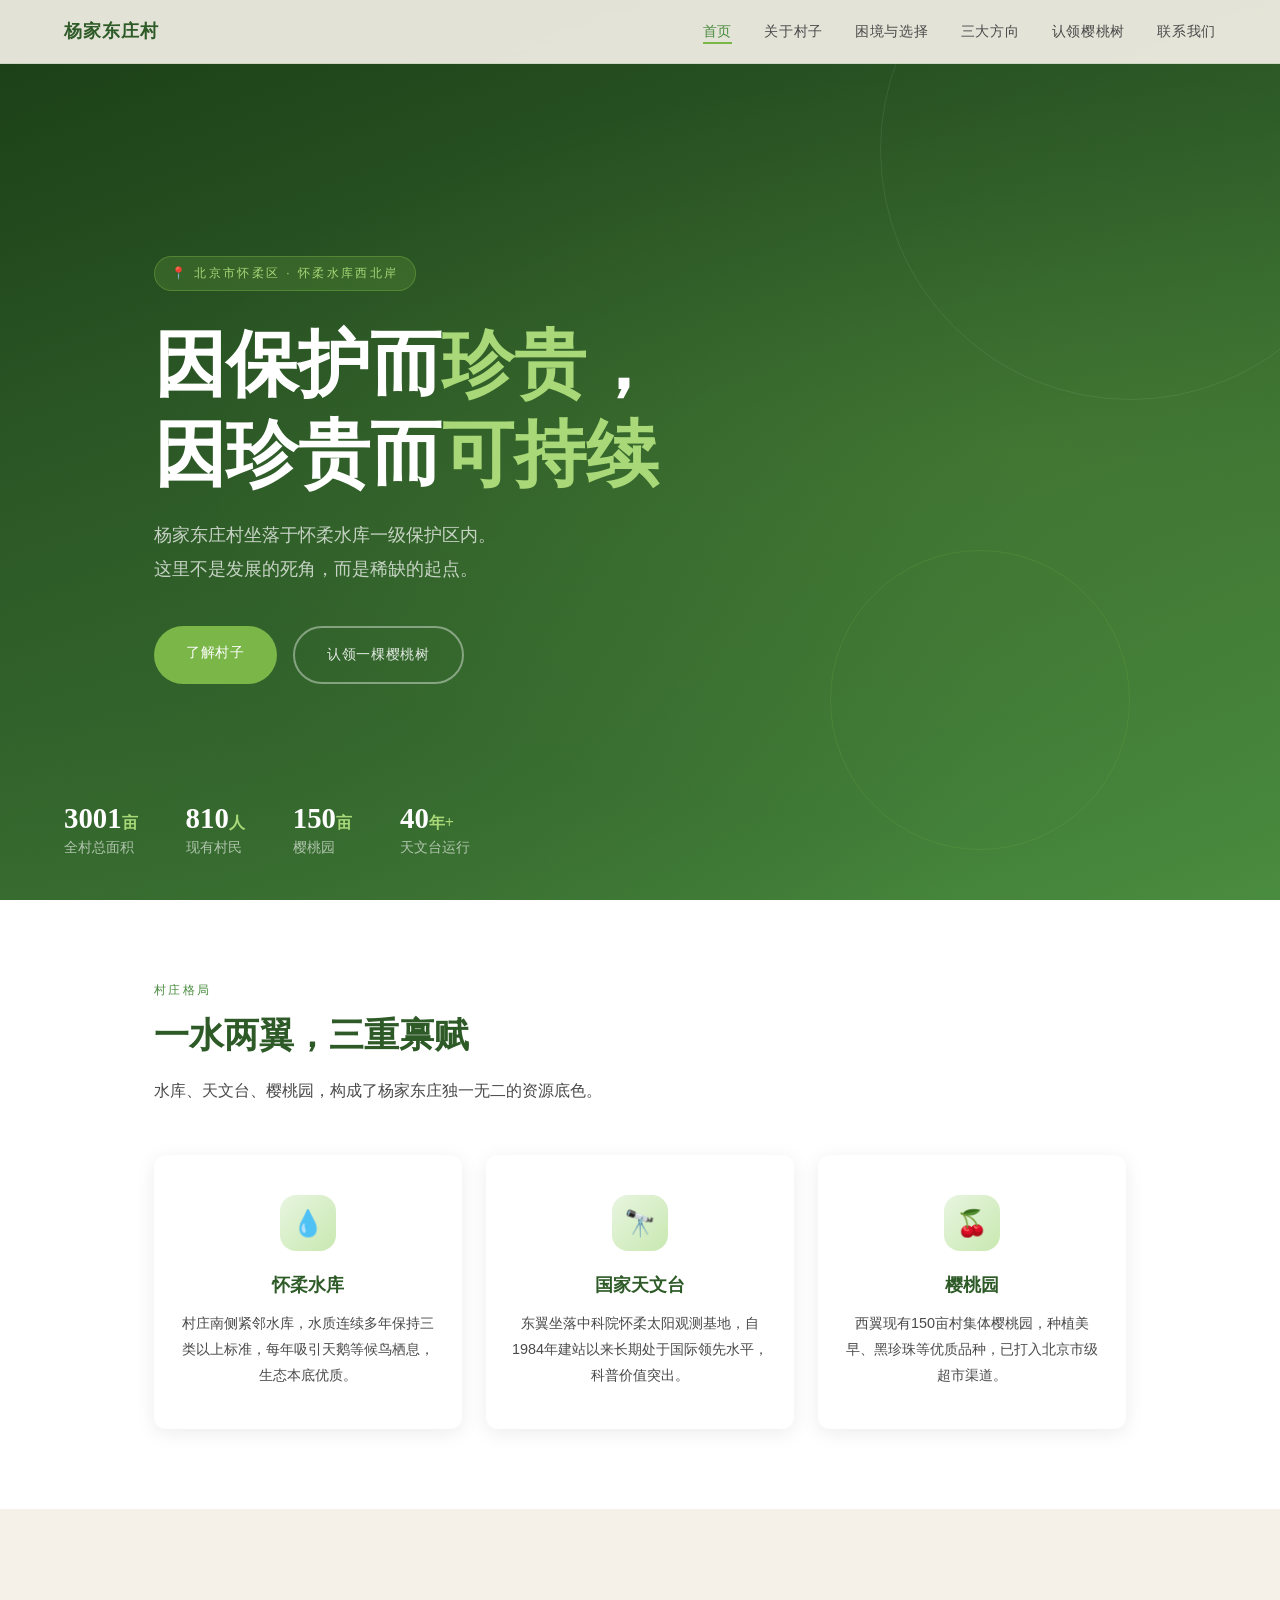
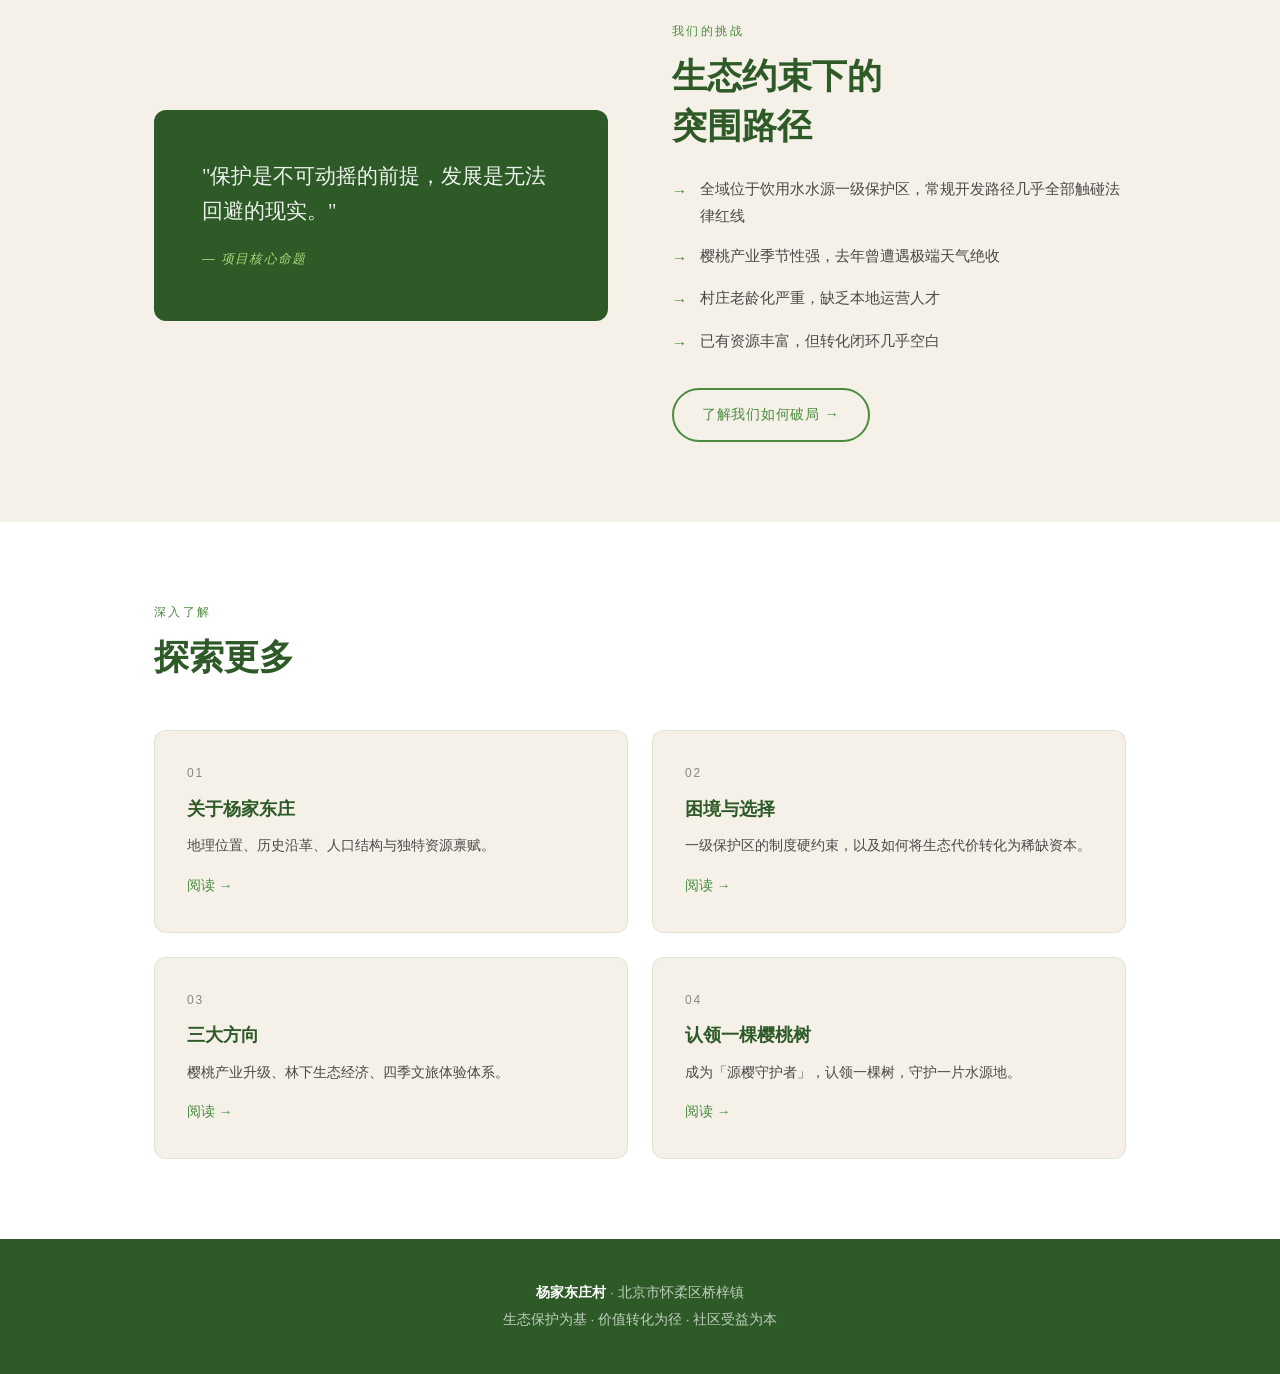
==== index.html @ fedf5af9 "Add files via upload" ====
<!DOCTYPE html>
<html lang="zh-CN">
<head>
  <meta charset="UTF-8">
  <meta name="viewport" content="width=device-width, initial-scale=1.0">
  <title>杨家东庄村 — 水源守护者</title>
  <link rel="stylesheet" href="css/style.css">
  <style>
    /* ===== Hero 首屏 ===== */
    .hero {
      min-height: 100vh;
      background: linear-gradient(
        160deg,
        #1a3d16 0%,
        #2d5a27 40%,
        #4a8c3f 100%
      );
      display: flex;
      align-items: center;
      position: relative;
      overflow: hidden;
    }

    .hero::before {
      content: '';
      position: absolute;
      inset: 0;
      background:
        radial-gradient(ellipse at 80% 50%, rgba(122,182,72,0.15) 0%, transparent 60%),
        radial-gradient(ellipse at 20% 80%, rgba(45,90,39,0.4) 0%, transparent 50%);
    }

    /* 装饰圆圈 */
    .hero-circle {
      position: absolute;
      border-radius: 50%;
      border: 1px solid rgba(255,255,255,0.08);
    }
    .hero-circle-1 {
      width: 500px; height: 500px;
      top: -100px; right: -100px;
    }
    .hero-circle-2 {
      width: 300px; height: 300px;
      bottom: 50px; right: 150px;
      border-color: rgba(122,182,72,0.2);
    }

    .hero-content {
      position: relative;
      z-index: 1;
      padding: 120px 5% 80px;
      max-width: 1100px;
      margin: 0 auto;
      width: 100%;
    }

    .hero-tag {
      display: inline-block;
      background: rgba(122,182,72,0.2);
      border: 1px solid rgba(122,182,72,0.4);
      color: #a8d878;
      font-size: 0.75rem;
      letter-spacing: 0.2em;
      padding: 6px 16px;
      border-radius: 40px;
      margin-bottom: 1.8rem;
    }

    .hero-title {
      font-family: var(--font-title);
      font-size: clamp(2.4rem, 6vw, 4.5rem);
      color: var(--white);
      line-height: 1.25;
      margin-bottom: 1.2rem;
      max-width: 700px;
    }

    .hero-title span {
      color: #a8d878;
    }

    .hero-desc {
      font-size: clamp(0.95rem, 1.5vw, 1.1rem);
      color: rgba(255,255,255,0.72);
      max-width: 520px;
      line-height: 1.9;
      margin-bottom: 2.5rem;
    }

    .hero-buttons {
      display: flex;
      gap: 1rem;
      flex-wrap: wrap;
    }

    .btn-hero-primary {
      background: #7ab648;
      color: var(--white);
      padding: 14px 32px;
    }
    .btn-hero-primary:hover {
      background: #8fd455;
      transform: translateY(-2px);
      box-shadow: 0 8px 24px rgba(122,182,72,0.4);
    }

    .btn-hero-outline {
      border: 2px solid rgba(255,255,255,0.4);
      color: rgba(255,255,255,0.85);
      padding: 14px 32px;
    }
    .btn-hero-outline:hover {
      border-color: #7ab648;
      color: #a8d878;
      transform: translateY(-2px);
    }

    /* 底部数字统计 */
    .hero-stats {
      position: absolute;
      bottom: 40px;
      left: 5%;
      right: 5%;
      display: flex;
      gap: 3rem;
      z-index: 1;
    }

    .stat-item {
      color: rgba(255,255,255,0.6);
      font-size: 0.85rem;
    }

    .stat-item strong {
      display: block;
      font-family: var(--font-title);
      font-size: 1.8rem;
      color: var(--white);
      font-weight: 700;
      line-height: 1.2;
    }

    .stat-item strong span {
      color: #a8d878;
      font-size: 1rem;
    }

    /* ===== 概览卡片 ===== */
    .overview {
      background: var(--white);
    }

    .overview-grid {
      display: grid;
      grid-template-columns: repeat(3, 1fr);
      gap: 1.5rem;
      margin-top: 3rem;
    }

    .overview-card {
      text-align: center;
      padding: 2.5rem 1.5rem;
    }

    .overview-icon {
      width: 56px;
      height: 56px;
      background: linear-gradient(135deg, #e8f5e0, #c8e8b0);
      border-radius: 16px;
      display: flex;
      align-items: center;
      justify-content: center;
      margin: 0 auto 1.2rem;
      font-size: 1.6rem;
    }

    .overview-card h3 {
      font-family: var(--font-title);
      font-size: 1.1rem;
      color: var(--green-dark);
      margin-bottom: 0.6rem;
    }

    .overview-card p {
      font-size: 0.9rem;
      color: var(--text-mid);
      line-height: 1.8;
    }

    /* ===== 核心矛盾版块 ===== */
    .tension {
      background: var(--cream);
    }

    .tension-inner {
      display: grid;
      grid-template-columns: 1fr 1fr;
      gap: 4rem;
      align-items: center;
    }

    .tension-quote {
      background: var(--green-dark);
      border-radius: var(--radius);
      padding: 3rem;
      color: var(--white);
    }

    .tension-quote blockquote {
      font-family: var(--font-title);
      font-size: 1.3rem;
      line-height: 1.7;
      margin-bottom: 1rem;
      color: rgba(255,255,255,0.92);
    }

    .tension-quote cite {
      font-size: 0.8rem;
      color: #a8d878;
      letter-spacing: 0.1em;
    }

    .tension-text .section-label {
      margin-top: 2rem;
    }

    .tension-list {
      list-style: none;
      margin-top: 1.5rem;
      display: flex;
      flex-direction: column;
      gap: 0.8rem;
    }

    .tension-list li {
      display: flex;
      align-items: flex-start;
      gap: 0.8rem;
      font-size: 0.95rem;
      color: var(--text-mid);
    }

    .tension-list li::before {
      content: '→';
      color: var(--green-mid);
      flex-shrink: 0;
      margin-top: 2px;
    }

    /* ===== 导航入口卡片 ===== */
    .pages-nav {
      background: var(--white);
    }

    .pages-grid {
      display: grid;
      grid-template-columns: repeat(2, 1fr);
      gap: 1.5rem;
      margin-top: 3rem;
    }

    .page-card {
      display: block;
      text-decoration: none;
      padding: 2rem;
      border: 1px solid rgba(74,140,63,0.12);
      border-radius: var(--radius);
      transition: var(--transition);
      background: var(--cream);
    }

    .page-card:hover {
      border-color: var(--green-mid);
      background: var(--white);
      transform: translateY(-3px);
      box-shadow: var(--shadow);
    }

    .page-card-num {
      font-size: 0.75rem;
      letter-spacing: 0.15em;
      color: var(--text-light);
      margin-bottom: 0.5rem;
    }

    .page-card h3 {
      font-family: var(--font-title);
      font-size: 1.15rem;
      color: var(--green-dark);
      margin-bottom: 0.5rem;
    }

    .page-card p {
      font-size: 0.88rem;
      color: var(--text-mid);
      line-height: 1.7;
    }

    .page-card-arrow {
      display: inline-block;
      margin-top: 1rem;
      color: var(--green-mid);
      font-size: 0.85rem;
      font-weight: 500;
    }

    /* ===== 响应式 ===== */
    @media (max-width: 768px) {
      .hero-stats { gap: 1.5rem; flex-wrap: wrap; bottom: 24px; }
      .overview-grid { grid-template-columns: 1fr; }
      .tension-inner { grid-template-columns: 1fr; gap: 2rem; }
      .pages-grid { grid-template-columns: 1fr; }
    }
  </style>
</head>
<body>

  <!-- 导航栏 -->
  <nav>
    <a href="index.html" class="nav-logo">杨家东庄村</a>
    <ul class="nav-links">
      <li><a href="index.html">首页</a></li>
      <li><a href="about.html">关于村子</a></li>
      <li><a href="challenge.html">困境与选择</a></li>
      <li><a href="solution.html">三大方向</a></li>
      <li><a href="adopt.html">认领樱桃树</a></li>
      <li><a href="contact.html">联系我们</a></li>
    </ul>
    <button class="nav-toggle" aria-label="菜单">
      <span></span><span></span><span></span>
    </button>
  </nav>

  <!-- Hero 首屏 -->
  <section class="hero">
    <div class="hero-circle hero-circle-1"></div>
    <div class="hero-circle hero-circle-2"></div>
    <div class="hero-content">
      <div class="hero-tag fade-in">📍 北京市怀柔区 · 怀柔水库西北岸</div>
      <h1 class="hero-title fade-in fade-in-delay-1">
        因保护而<span>珍贵</span>，<br>因珍贵而<span>可持续</span>
      </h1>
      <p class="hero-desc fade-in fade-in-delay-2">
        杨家东庄村坐落于怀柔水库一级保护区内。<br>
        这里不是发展的死角，而是稀缺的起点。
      </p>
      <div class="hero-buttons fade-in fade-in-delay-3">
        <a href="about.html" class="btn btn-hero-primary">了解村子</a>
        <a href="adopt.html" class="btn btn-hero-outline">认领一棵樱桃树</a>
      </div>
    </div>
    <div class="hero-stats">
      <div class="stat-item">
        <strong>3001<span>亩</span></strong>
        全村总面积
      </div>
      <div class="stat-item">
        <strong>810<span>人</span></strong>
        现有村民
      </div>
      <div class="stat-item">
        <strong>150<span>亩</span></strong>
        樱桃园
      </div>
      <div class="stat-item">
        <strong>40<span>年+</span></strong>
        天文台运行
      </div>
    </div>
  </section>

  <!-- 概览：一水两翼 -->
  <section class="overview">
    <div class="container">
      <p class="section-label fade-in">村庄格局</p>
      <h2 class="section-title fade-in fade-in-delay-1">一水两翼，三重禀赋</h2>
      <p class="section-subtitle fade-in fade-in-delay-2">
        水库、天文台、樱桃园，构成了杨家东庄独一无二的资源底色。
      </p>
      <div class="overview-grid">
        <div class="card overview-card fade-in">
          <div class="overview-icon">💧</div>
          <h3>怀柔水库</h3>
          <p>村庄南侧紧邻水库，水质连续多年保持三类以上标准，每年吸引天鹅等候鸟栖息，生态本底优质。</p>
        </div>
        <div class="card overview-card fade-in fade-in-delay-1">
          <div class="overview-icon">🔭</div>
          <h3>国家天文台</h3>
          <p>东翼坐落中科院怀柔太阳观测基地，自1984年建站以来长期处于国际领先水平，科普价值突出。</p>
        </div>
        <div class="card overview-card fade-in fade-in-delay-2">
          <div class="overview-icon">🍒</div>
          <h3>樱桃园</h3>
          <p>西翼现有150亩村集体樱桃园，种植美早、黑珍珠等优质品种，已打入北京市级超市渠道。</p>
        </div>
      </div>
    </div>
  </section>

  <!-- 核心张力 -->
  <section class="tension">
    <div class="container">
      <div class="tension-inner">
        <div class="tension-quote fade-in">
          <blockquote>
            "保护是不可动摇的前提，发展是无法回避的现实。"
          </blockquote>
          <cite>— 项目核心命题</cite>
        </div>
        <div class="tension-text fade-in fade-in-delay-1">
          <p class="section-label">我们的挑战</p>
          <h2 class="section-title">生态约束下的<br>突围路径</h2>
          <ul class="tension-list">
            <li>全域位于饮用水水源一级保护区，常规开发路径几乎全部触碰法律红线</li>
            <li>樱桃产业季节性强，去年曾遭遇极端天气绝收</li>
            <li>村庄老龄化严重，缺乏本地运营人才</li>
            <li>已有资源丰富，但转化闭环几乎空白</li>
          </ul>
          <a href="challenge.html" class="btn btn-outline" style="margin-top:2rem;">了解我们如何破局 →</a>
        </div>
      </div>
    </div>
  </section>

  <!-- 页面导航入口 -->
  <section class="pages-nav">
    <div class="container">
      <p class="section-label fade-in">深入了解</p>
      <h2 class="section-title fade-in fade-in-delay-1">探索更多</h2>
      <div class="pages-grid">
        <a href="about.html" class="page-card fade-in">
          <div class="page-card-num">01</div>
          <h3>关于杨家东庄</h3>
          <p>地理位置、历史沿革、人口结构与独特资源禀赋。</p>
          <span class="page-card-arrow">阅读 →</span>
        </a>
        <a href="challenge.html" class="page-card fade-in fade-in-delay-1">
          <div class="page-card-num">02</div>
          <h3>困境与选择</h3>
          <p>一级保护区的制度硬约束，以及如何将生态代价转化为稀缺资本。</p>
          <span class="page-card-arrow">阅读 →</span>
        </a>
        <a href="solution.html" class="page-card fade-in fade-in-delay-2">
          <div class="page-card-num">03</div>
          <h3>三大方向</h3>
          <p>樱桃产业升级、林下生态经济、四季文旅体验体系。</p>
          <span class="page-card-arrow">阅读 →</span>
        </a>
        <a href="adopt.html" class="page-card fade-in fade-in-delay-3">
          <div class="page-card-num">04</div>
          <h3>认领一棵樱桃树</h3>
          <p>成为「源樱守护者」，认领一棵树，守护一片水源地。</p>
          <span class="page-card-arrow">阅读 →</span>
        </a>
      </div>
    </div>
  </section>

  <!-- 页脚 -->
  <footer>
    <strong>杨家东庄村</strong> · 北京市怀柔区桥梓镇<br>
    生态保护为基 · 价值转化为径 · 社区受益为本
  </footer>

  <script src="js/main.js"></script>
</body>
</html>
---- css/style.css ----
/* ===== 全局变量 ===== */
:root {
  --green-dark: #2d5a27;
  --green-mid: #4a8c3f;
  --green-light: #7ab648;
  --cream: #f5f0e8;
  --earth: #8b6914;
  --text-dark: #1a1a1a;
  --text-mid: #4a4a4a;
  --text-light: #888888;
  --white: #ffffff;

  --font-title: 'Noto Serif SC', serif;
  --font-body: 'Noto Sans SC', sans-serif;

  --shadow: 0 4px 20px rgba(0,0,0,0.08);
  --radius: 12px;
  --transition: all 0.3s ease;
}

/* ===== 重置 ===== */
* {
  margin: 0;
  padding: 0;
  box-sizing: border-box;
}

html {
  scroll-behavior: smooth;
}

body {
  font-family: var(--font-body);
  color: var(--text-dark);
  background-color: var(--cream);
  line-height: 1.8;
}

/* ===== 字体引入（Google Fonts）===== */
@import url('https://fonts.googleapis.com/css2?family=Noto+Serif+SC:wght@400;600;700&family=Noto+Sans+SC:wght@300;400;500&display=swap');

/* ===== 导航栏 ===== */
nav {
  position: fixed;
  top: 0;
  left: 0;
  width: 100%;
  z-index: 1000;
  background: rgba(245, 240, 232, 0.92);
  backdrop-filter: blur(10px);
  border-bottom: 1px solid rgba(74, 140, 63, 0.15);
  padding: 0 5%;
  height: 64px;
  display: flex;
  align-items: center;
  justify-content: space-between;
  transition: var(--transition);
}

nav.scrolled {
  background: rgba(245, 240, 232, 0.98);
  box-shadow: var(--shadow);
}

.nav-logo {
  font-family: var(--font-title);
  font-size: 1.1rem;
  font-weight: 700;
  color: var(--green-dark);
  text-decoration: none;
  letter-spacing: 0.05em;
}

.nav-links {
  display: flex;
  gap: 2rem;
  list-style: none;
}

.nav-links a {
  text-decoration: none;
  font-size: 0.9rem;
  color: var(--text-mid);
  font-weight: 400;
  letter-spacing: 0.05em;
  padding-bottom: 3px;
  border-bottom: 2px solid transparent;
  transition: var(--transition);
}

.nav-links a:hover,
.nav-links a.active {
  color: var(--green-mid);
  border-bottom-color: var(--green-light);
}

/* 汉堡菜单（手机用）*/
.nav-toggle {
  display: none;
  flex-direction: column;
  gap: 5px;
  cursor: pointer;
  background: none;
  border: none;
  padding: 4px;
}

.nav-toggle span {
  display: block;
  width: 24px;
  height: 2px;
  background: var(--green-dark);
  transition: var(--transition);
}

/* ===== 通用容器 ===== */
.container {
  max-width: 1100px;
  margin: 0 auto;
  padding: 0 5%;
}

/* ===== 通用 Section ===== */
section {
  padding: 80px 0;
}

/* ===== 通用标题 ===== */
.section-label {
  font-size: 0.75rem;
  letter-spacing: 0.2em;
  text-transform: uppercase;
  color: var(--green-mid);
  font-weight: 500;
  margin-bottom: 0.6rem;
}

.section-title {
  font-family: var(--font-title);
  font-size: clamp(1.6rem, 3vw, 2.2rem);
  color: var(--green-dark);
  line-height: 1.4;
  margin-bottom: 1rem;
}

.section-subtitle {
  font-size: 1rem;
  color: var(--text-mid);
  max-width: 600px;
  line-height: 1.9;
}

/* ===== 按钮 ===== */
.btn {
  display: inline-block;
  padding: 12px 28px;
  border-radius: 40px;
  font-size: 0.9rem;
  font-weight: 500;
  letter-spacing: 0.05em;
  text-decoration: none;
  cursor: pointer;
  transition: var(--transition);
  border: none;
}

.btn-primary {
  background: var(--green-mid);
  color: var(--white);
}

.btn-primary:hover {
  background: var(--green-dark);
  transform: translateY(-2px);
  box-shadow: 0 6px 20px rgba(74, 140, 63, 0.3);
}

.btn-outline {
  background: transparent;
  color: var(--green-mid);
  border: 2px solid var(--green-mid);
}

.btn-outline:hover {
  background: var(--green-mid);
  color: var(--white);
  transform: translateY(-2px);
}

/* ===== 卡片 ===== */
.card {
  background: var(--white);
  border-radius: var(--radius);
  padding: 2rem;
  box-shadow: var(--shadow);
  transition: var(--transition);
}

.card:hover {
  transform: translateY(-4px);
  box-shadow: 0 12px 32px rgba(0,0,0,0.12);
}

/* ===== 页脚 ===== */
footer {
  background: var(--green-dark);
  color: rgba(255,255,255,0.7);
  text-align: center;
  padding: 2.5rem 5%;
  font-size: 0.85rem;
  line-height: 2;
}

footer a {
  color: var(--green-light);
  text-decoration: none;
}

footer strong {
  color: var(--white);
}

/* ===== 页面顶部留白（因为导航固定）===== */
.page-top {
  padding-top: 64px;
}

/* ===== 响应式（手机）===== */
@media (max-width: 768px) {
  .nav-links {
    display: none;
    flex-direction: column;
    position: absolute;
    top: 64px;
    left: 0;
    width: 100%;
    background: var(--cream);
    padding: 1rem 5% 2rem;
    border-bottom: 1px solid rgba(74,140,63,0.15);
    gap: 1.2rem;
  }

  .nav-links.open {
    display: flex;
  }

  .nav-toggle {
    display: flex;
  }

  section {
    padding: 60px 0;
  }
}

/* ===== 滚动入场动画 ===== */
.fade-in {
  opacity: 0;
  transform: translateY(24px);
  transition: opacity 0.6s ease, transform 0.6s ease;
}

.fade-in.visible {
  opacity: 1;
  transform: translateY(0);
}

.fade-in-delay-1 { transition-delay: 0.1s; }
.fade-in-delay-2 { transition-delay: 0.2s; }
.fade-in-delay-3 { transition-delay: 0.3s; }
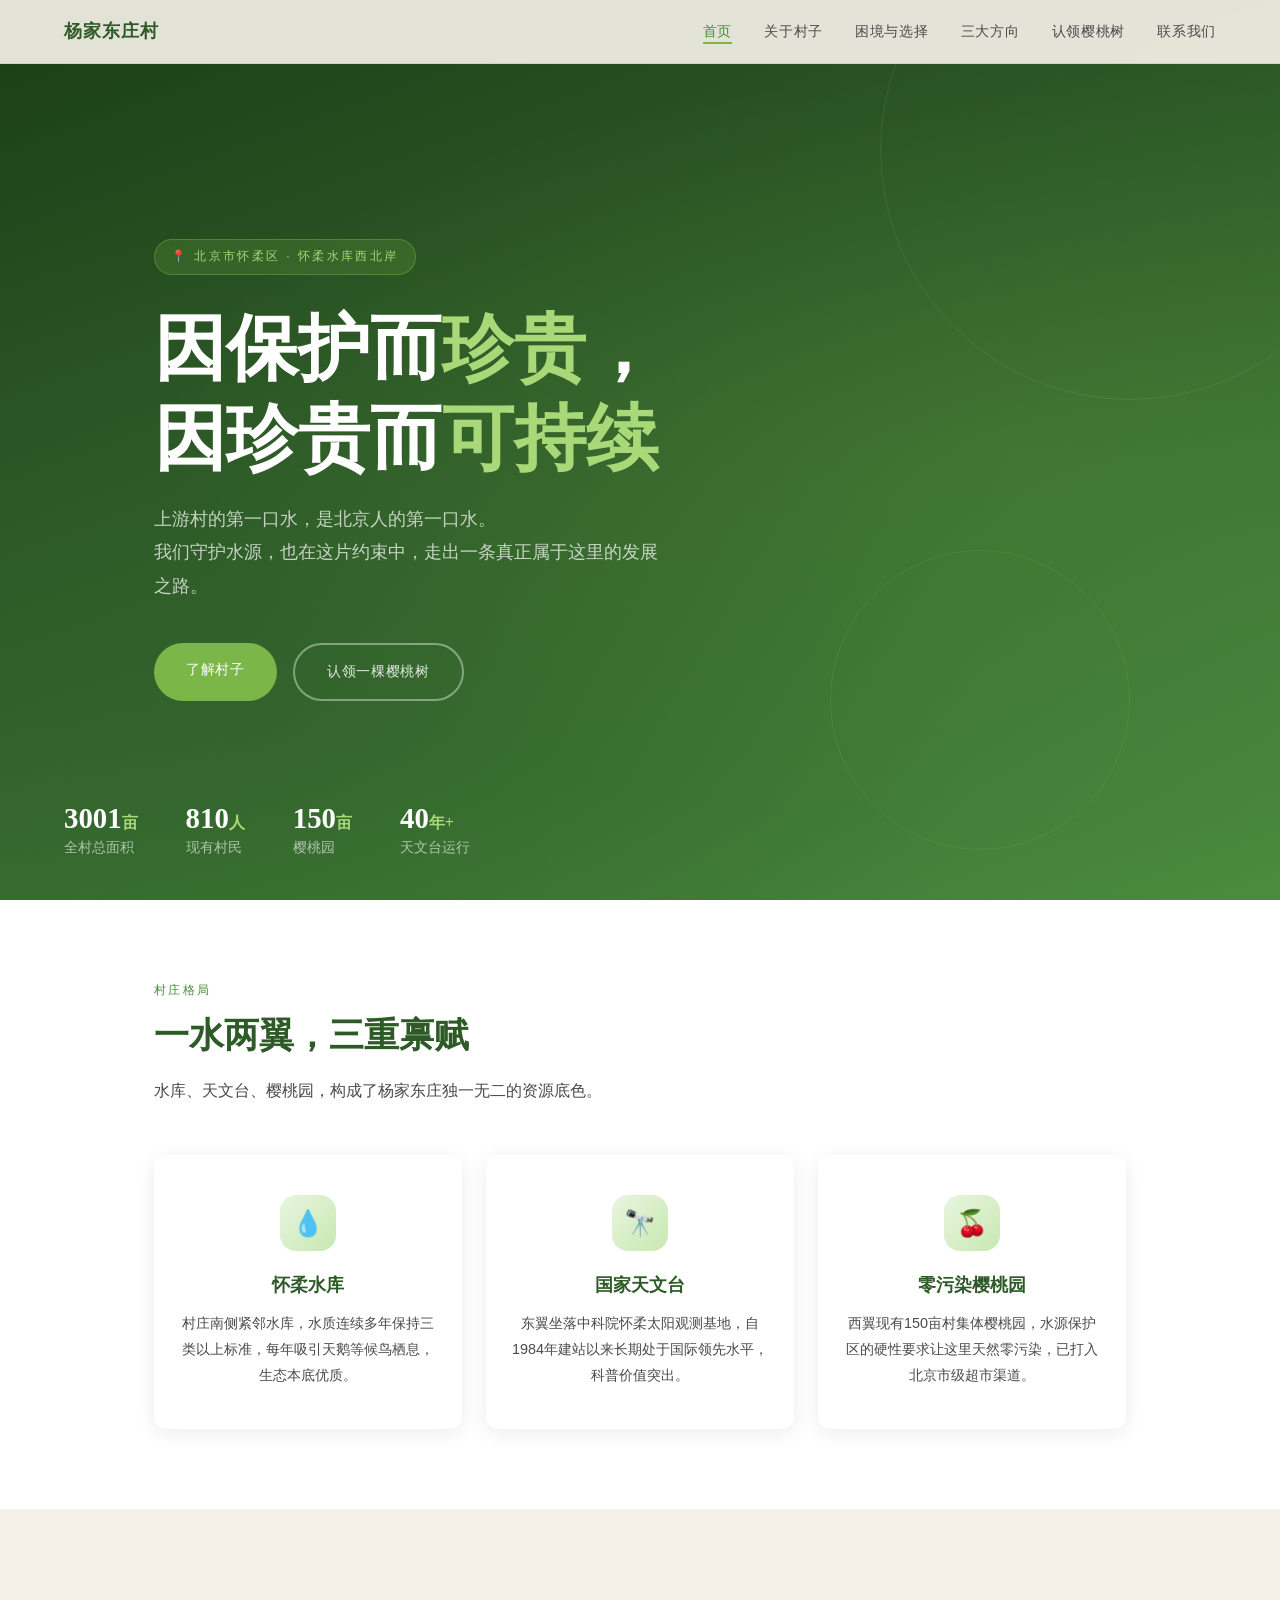
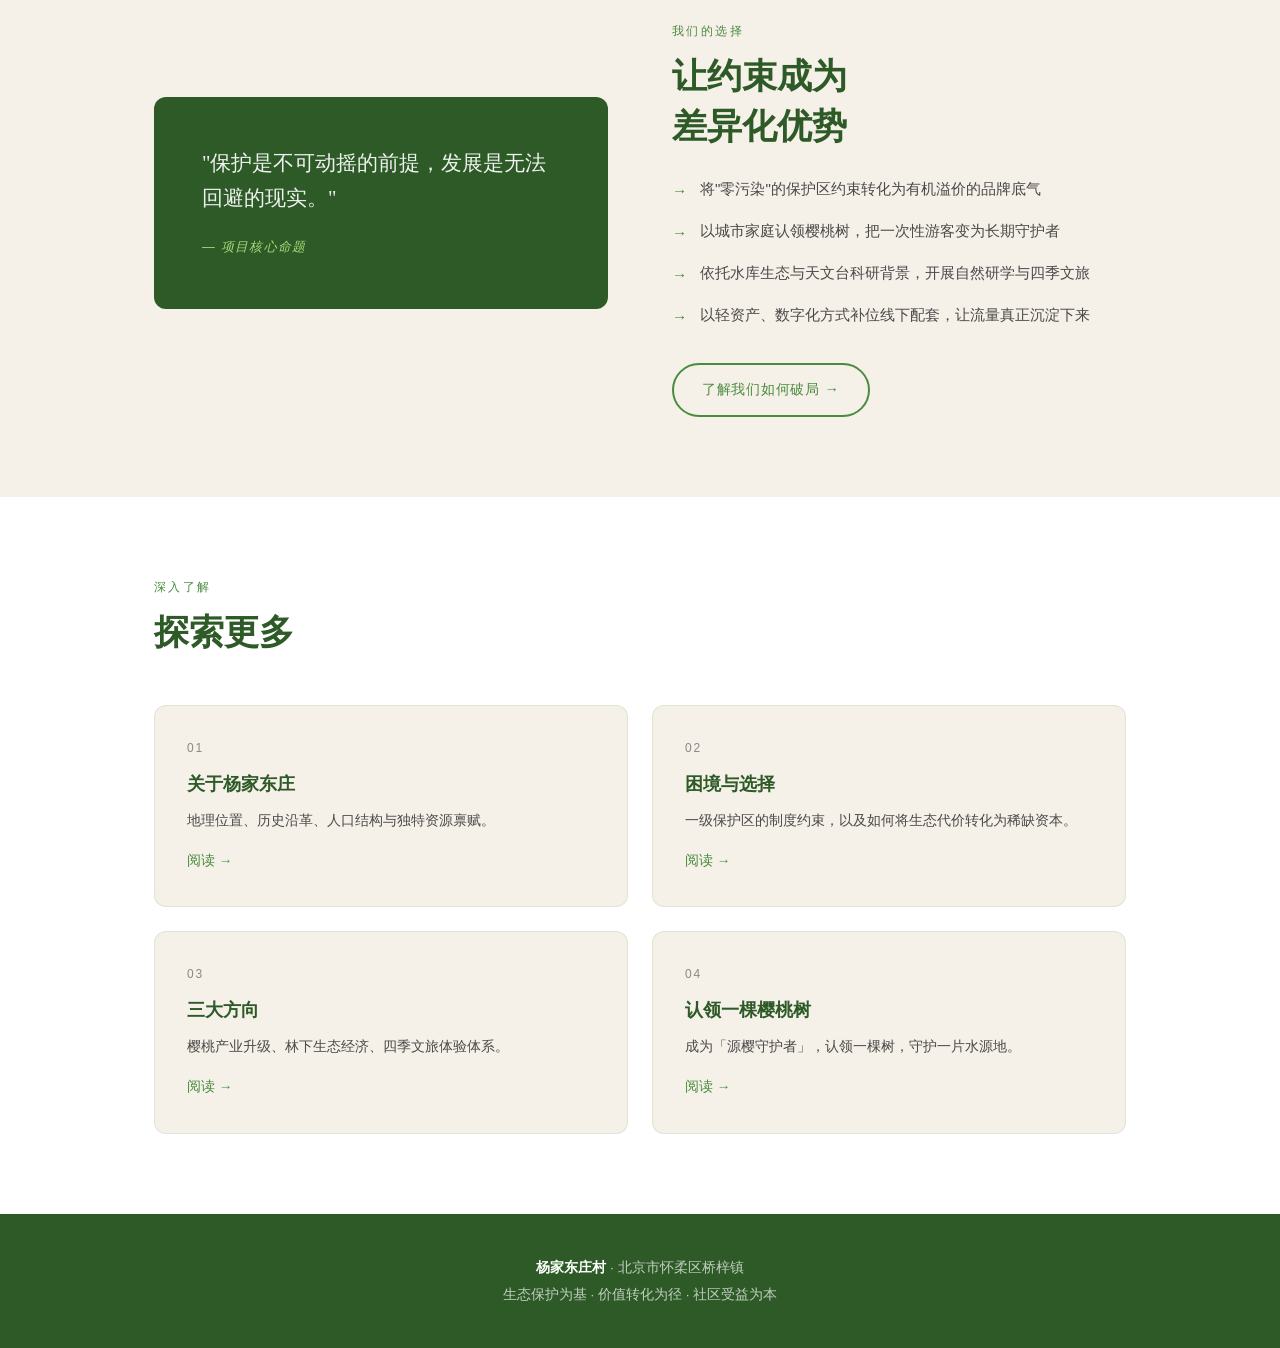
==== commit 309cff04: "Update index.html" ====
--- a/index.html
+++ b/index.html
@@ -30,21 +30,13 @@
         radial-gradient(ellipse at 20% 80%, rgba(45,90,39,0.4) 0%, transparent 50%);
     }
 
-    /* 装饰圆圈 */
     .hero-circle {
       position: absolute;
       border-radius: 50%;
       border: 1px solid rgba(255,255,255,0.08);
     }
-    .hero-circle-1 {
-      width: 500px; height: 500px;
-      top: -100px; right: -100px;
-    }
-    .hero-circle-2 {
-      width: 300px; height: 300px;
-      bottom: 50px; right: 150px;
-      border-color: rgba(122,182,72,0.2);
-    }
+    .hero-circle-1 { width: 500px; height: 500px; top: -100px; right: -100px; }
+    .hero-circle-2 { width: 300px; height: 300px; bottom: 50px; right: 150px; border-color: rgba(122,182,72,0.2); }
 
     .hero-content {
       position: relative;
@@ -76,9 +68,7 @@
       max-width: 700px;
     }
 
-    .hero-title span {
-      color: #a8d878;
-    }
+    .hero-title span { color: #a8d878; }
 
     .hero-desc {
       font-size: clamp(0.95rem, 1.5vw, 1.1rem);
@@ -88,49 +78,24 @@
       margin-bottom: 2.5rem;
     }
 
-    .hero-buttons {
-      display: flex;
-      gap: 1rem;
-      flex-wrap: wrap;
-    }
-
-    .btn-hero-primary {
-      background: #7ab648;
-      color: var(--white);
-      padding: 14px 32px;
-    }
-    .btn-hero-primary:hover {
-      background: #8fd455;
-      transform: translateY(-2px);
-      box-shadow: 0 8px 24px rgba(122,182,72,0.4);
-    }
-
-    .btn-hero-outline {
-      border: 2px solid rgba(255,255,255,0.4);
-      color: rgba(255,255,255,0.85);
-      padding: 14px 32px;
-    }
-    .btn-hero-outline:hover {
-      border-color: #7ab648;
-      color: #a8d878;
-      transform: translateY(-2px);
-    }
-
-    /* 底部数字统计 */
+    .hero-buttons { display: flex; gap: 1rem; flex-wrap: wrap; }
+
+    .btn-hero-primary { background: #7ab648; color: var(--white); padding: 14px 32px; }
+    .btn-hero-primary:hover { background: #8fd455; transform: translateY(-2px); box-shadow: 0 8px 24px rgba(122,182,72,0.4); }
+
+    .btn-hero-outline { border: 2px solid rgba(255,255,255,0.4); color: rgba(255,255,255,0.85); padding: 14px 32px; }
+    .btn-hero-outline:hover { border-color: #7ab648; color: #a8d878; transform: translateY(-2px); }
+
     .hero-stats {
       position: absolute;
       bottom: 40px;
-      left: 5%;
-      right: 5%;
+      left: 5%; right: 5%;
       display: flex;
       gap: 3rem;
       z-index: 1;
     }
 
-    .stat-item {
-      color: rgba(255,255,255,0.6);
-      font-size: 0.85rem;
-    }
+    .stat-item { color: rgba(255,255,255,0.6); font-size: 0.85rem; }
 
     .stat-item strong {
       display: block;
@@ -141,15 +106,10 @@
       line-height: 1.2;
     }
 
-    .stat-item strong span {
-      color: #a8d878;
-      font-size: 1rem;
-    }
+    .stat-item strong span { color: #a8d878; font-size: 1rem; }
 
     /* ===== 概览卡片 ===== */
-    .overview {
-      background: var(--white);
-    }
+    .overview { background: var(--white); }
 
     .overview-grid {
       display: grid;
@@ -158,14 +118,10 @@
       margin-top: 3rem;
     }
 
-    .overview-card {
-      text-align: center;
-      padding: 2.5rem 1.5rem;
-    }
+    .overview-card { text-align: center; padding: 2.5rem 1.5rem; }
 
     .overview-icon {
-      width: 56px;
-      height: 56px;
+      width: 56px; height: 56px;
       background: linear-gradient(135deg, #e8f5e0, #c8e8b0);
       border-radius: 16px;
       display: flex;
@@ -175,23 +131,11 @@
       font-size: 1.6rem;
     }
 
-    .overview-card h3 {
-      font-family: var(--font-title);
-      font-size: 1.1rem;
-      color: var(--green-dark);
-      margin-bottom: 0.6rem;
-    }
-
-    .overview-card p {
-      font-size: 0.9rem;
-      color: var(--text-mid);
-      line-height: 1.8;
-    }
+    .overview-card h3 { font-family: var(--font-title); font-size: 1.1rem; color: var(--green-dark); margin-bottom: 0.6rem; }
+    .overview-card p { font-size: 0.9rem; color: var(--text-mid); line-height: 1.8; }
 
     /* ===== 核心矛盾版块 ===== */
-    .tension {
-      background: var(--cream);
-    }
+    .tension { background: var(--cream); }
 
     .tension-inner {
       display: grid;
@@ -215,15 +159,9 @@
       color: rgba(255,255,255,0.92);
     }
 
-    .tension-quote cite {
-      font-size: 0.8rem;
-      color: #a8d878;
-      letter-spacing: 0.1em;
-    }
-
-    .tension-text .section-label {
-      margin-top: 2rem;
-    }
+    .tension-quote cite { font-size: 0.8rem; color: #a8d878; letter-spacing: 0.1em; }
+
+    .tension-text .section-label { margin-top: 2rem; }
 
     .tension-list {
       list-style: none;
@@ -241,17 +179,10 @@
       color: var(--text-mid);
     }
 
-    .tension-list li::before {
-      content: '→';
-      color: var(--green-mid);
-      flex-shrink: 0;
-      margin-top: 2px;
-    }
+    .tension-list li::before { content: '→'; color: var(--green-mid); flex-shrink: 0; margin-top: 2px; }
 
     /* ===== 导航入口卡片 ===== */
-    .pages-nav {
-      background: var(--white);
-    }
+    .pages-nav { background: var(--white); }
 
     .pages-grid {
       display: grid;
@@ -270,40 +201,12 @@
       background: var(--cream);
     }
 
-    .page-card:hover {
-      border-color: var(--green-mid);
-      background: var(--white);
-      transform: translateY(-3px);
-      box-shadow: var(--shadow);
-    }
-
-    .page-card-num {
-      font-size: 0.75rem;
-      letter-spacing: 0.15em;
-      color: var(--text-light);
-      margin-bottom: 0.5rem;
-    }
-
-    .page-card h3 {
-      font-family: var(--font-title);
-      font-size: 1.15rem;
-      color: var(--green-dark);
-      margin-bottom: 0.5rem;
-    }
-
-    .page-card p {
-      font-size: 0.88rem;
-      color: var(--text-mid);
-      line-height: 1.7;
-    }
-
-    .page-card-arrow {
-      display: inline-block;
-      margin-top: 1rem;
-      color: var(--green-mid);
-      font-size: 0.85rem;
-      font-weight: 500;
-    }
+    .page-card:hover { border-color: var(--green-mid); background: var(--white); transform: translateY(-3px); box-shadow: var(--shadow); }
+
+    .page-card-num { font-size: 0.75rem; letter-spacing: 0.15em; color: var(--text-light); margin-bottom: 0.5rem; }
+    .page-card h3 { font-family: var(--font-title); font-size: 1.15rem; color: var(--green-dark); margin-bottom: 0.5rem; }
+    .page-card p { font-size: 0.88rem; color: var(--text-mid); line-height: 1.7; }
+    .page-card-arrow { display: inline-block; margin-top: 1rem; color: var(--green-mid); font-size: 0.85rem; font-weight: 500; }
 
     /* ===== 响应式 ===== */
     @media (max-width: 768px) {
@@ -342,8 +245,8 @@
         因保护而<span>珍贵</span>，<br>因珍贵而<span>可持续</span>
       </h1>
       <p class="hero-desc fade-in fade-in-delay-2">
-        杨家东庄村坐落于怀柔水库一级保护区内。<br>
-        这里不是发展的死角，而是稀缺的起点。
+        上游村的第一口水，是北京人的第一口水。<br>
+        我们守护水源，也在这片约束中，走出一条真正属于这里的发展之路。
       </p>
       <div class="hero-buttons fade-in fade-in-delay-3">
         <a href="about.html" class="btn btn-hero-primary">了解村子</a>
@@ -391,8 +294,8 @@
         </div>
         <div class="card overview-card fade-in fade-in-delay-2">
           <div class="overview-icon">🍒</div>
-          <h3>樱桃园</h3>
-          <p>西翼现有150亩村集体樱桃园，种植美早、黑珍珠等优质品种，已打入北京市级超市渠道。</p>
+          <h3>零污染樱桃园</h3>
+          <p>西翼现有150亩村集体樱桃园，水源保护区的硬性要求让这里天然零污染，已打入北京市级超市渠道。</p>
         </div>
       </div>
     </div>
@@ -409,13 +312,13 @@
           <cite>— 项目核心命题</cite>
         </div>
         <div class="tension-text fade-in fade-in-delay-1">
-          <p class="section-label">我们的挑战</p>
-          <h2 class="section-title">生态约束下的<br>突围路径</h2>
+          <p class="section-label">我们的选择</p>
+          <h2 class="section-title">让约束成为<br>差异化优势</h2>
           <ul class="tension-list">
-            <li>全域位于饮用水水源一级保护区，常规开发路径几乎全部触碰法律红线</li>
-            <li>樱桃产业季节性强，去年曾遭遇极端天气绝收</li>
-            <li>村庄老龄化严重，缺乏本地运营人才</li>
-            <li>已有资源丰富，但转化闭环几乎空白</li>
+            <li>将"零污染"的保护区约束转化为有机溢价的品牌底气</li>
+            <li>以城市家庭认领樱桃树，把一次性游客变为长期守护者</li>
+            <li>依托水库生态与天文台科研背景，开展自然研学与四季文旅</li>
+            <li>以轻资产、数字化方式补位线下配套，让流量真正沉淀下来</li>
           </ul>
           <a href="challenge.html" class="btn btn-outline" style="margin-top:2rem;">了解我们如何破局 →</a>
         </div>
@@ -438,7 +341,7 @@
         <a href="challenge.html" class="page-card fade-in fade-in-delay-1">
           <div class="page-card-num">02</div>
           <h3>困境与选择</h3>
-          <p>一级保护区的制度硬约束，以及如何将生态代价转化为稀缺资本。</p>
+          <p>一级保护区的制度约束，以及如何将生态代价转化为稀缺资本。</p>
           <span class="page-card-arrow">阅读 →</span>
         </a>
         <a href="solution.html" class="page-card fade-in fade-in-delay-2">
@@ -465,4 +368,4 @@
 
   <script src="js/main.js"></script>
 </body>
-</html>+</html>
